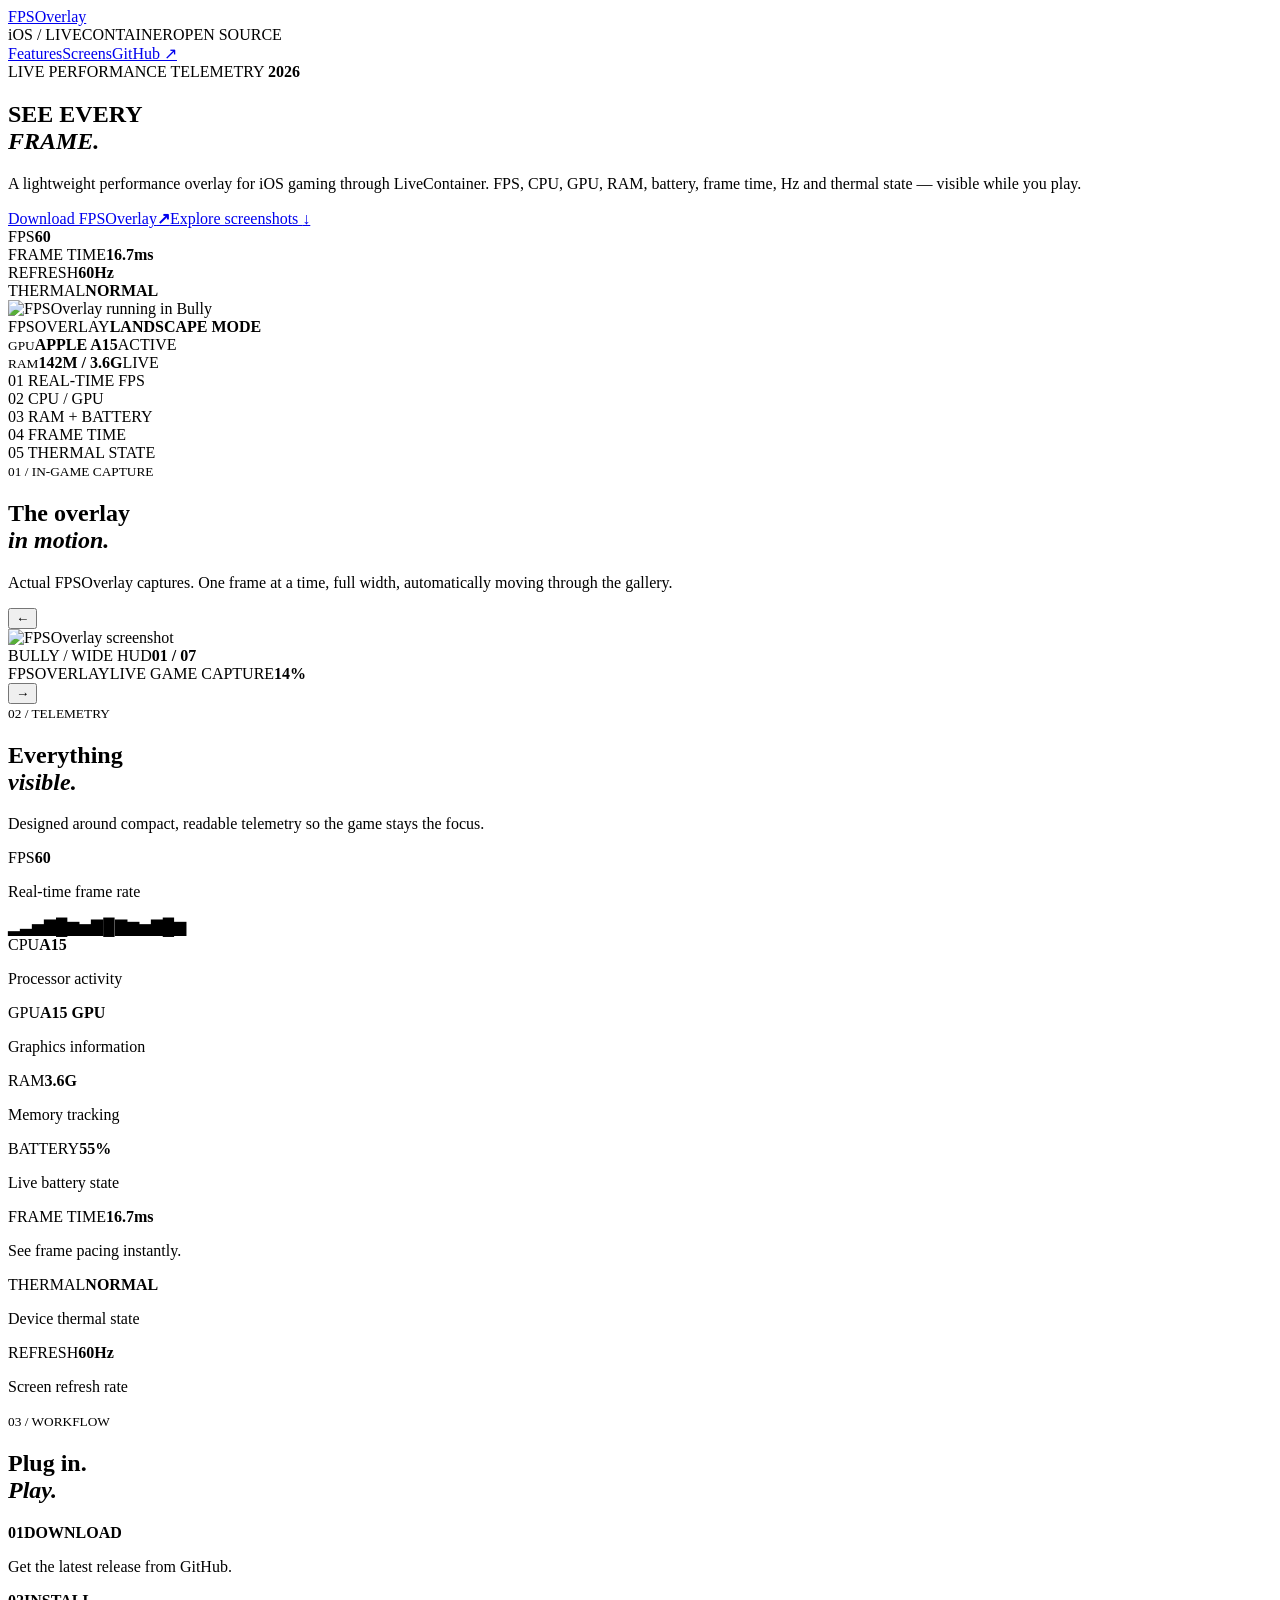
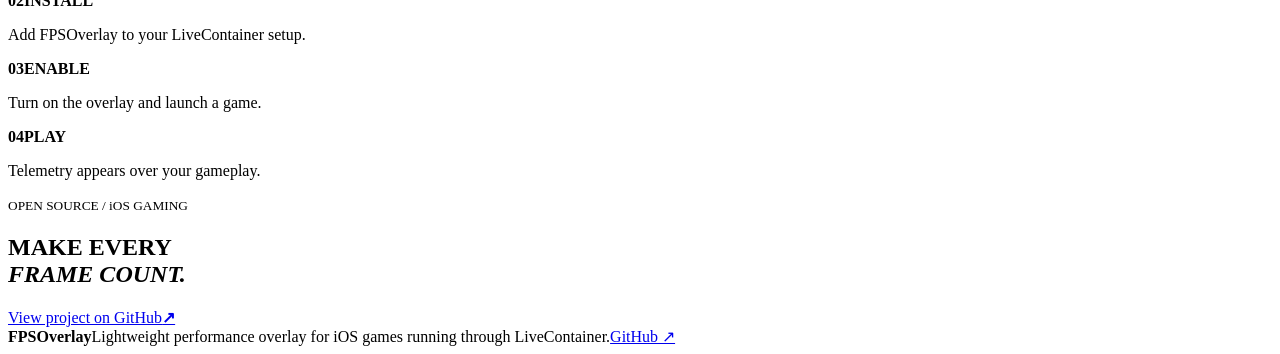
==== docs/index.html @ 2e6ea466 "Create index.html" ====
<!doctype html>
<html lang="en">
<head>
<meta charset="utf-8"><meta name="viewport" content="width=device-width,initial-scale=1">
<title>FPSOverlay — Performance, at a glance.</title>
<meta name="description" content="FPSOverlay is a lightweight performance overlay for iOS games running through LiveContainer.">
<link rel="preconnect" href="https://fonts.googleapis.com"><link rel="preconnect" href="https://fonts.gstatic.com" crossorigin>
<link href="https://fonts.googleapis.com/css2?family=DM+Mono:wght@400;500&family=Inter:wght@400;500;600;700;800&family=Space+Grotesk:wght@500;600;700&display=swap" rel="stylesheet">
<link rel="stylesheet" href="style.css">
</head>
<body>
<div class="noise"></div><div class="mouse-glow" aria-hidden="true"></div><div class="ambient a1"></div><div class="ambient a2"></div>
<header class="nav"><a class="brand" href="#top"><span class="dot"></span>FPSOverlay</a><div class="nav-mid"><span>iOS / LIVECONTAINER</span><i></i><span>OPEN SOURCE</span></div><nav><a href="#features">Features</a><a href="#screens">Screens</a><a href="https://github.com/fazilprogrmr-svg/FPSOverlay-LiveContainer" target="_blank">GitHub ↗</a></nav></header>
<main id="top">
<section class="hero">
 <div class="hero-left">
  <div class="kicker"><span class="pulse"></span> LIVE PERFORMANCE TELEMETRY <b>2026</b></div>
  <h1>SEE EVERY<br><em>FRAME.</em></h1>
  <p class="lead">A lightweight performance overlay for iOS gaming through LiveContainer. FPS, CPU, GPU, RAM, battery, frame time, Hz and thermal state — visible while you play.</p>
  <div class="hero-actions"><a class="btn primary" href="https://github.com/fazilprogrmr-svg/FPSOverlay-LiveContainer/releases" target="_blank"><span>Download FPSOverlay</span><b>↗</b></a><a class="btn ghost" href="#screens">Explore screenshots <b>↓</b></a></div>
  <div class="micro-stats"><div><span>FPS</span><strong id="liveFps">60</strong></div><div><span>FRAME TIME</span><strong id="liveFt">16.7ms</strong></div><div><span>REFRESH</span><strong>60Hz</strong></div><div><span>THERMAL</span><strong class="ok">NORMAL</strong></div></div>
 </div>
 <div class="hero-right">
   <div class="device-shadow"></div>
   <div class="game-device">
    <div class="metal-edge"><div class="screen"><img id="heroScreen" src="assets/bully-wide.jpeg" alt="FPSOverlay running in Bully"><div class="glass"></div><div class="screen-scan"></div></div></div>
    <div class="side-label"><span>FPSOVERLAY</span><b>LANDSCAPE MODE</b></div>
   </div>
   <div class="float-card c1"><small>GPU</small><b>APPLE A15</b><span>ACTIVE</span></div>
   <div class="float-card c2"><small>RAM</small><b>142M / 3.6G</b><span>LIVE</span></div>
   <div class="orbit o1"></div><div class="orbit o2"></div>
 </div>
</section>
<section class="ticker"><div><span>01</span> REAL-TIME FPS</div><div><span>02</span> CPU / GPU</div><div><span>03</span> RAM + BATTERY</div><div><span>04</span> FRAME TIME</div><div><span>05</span> THERMAL STATE</div></section>
<section class="screens" id="screens">
 <div class="section-head"><div><small>01 / IN-GAME CAPTURE</small><h2>The overlay<br><em>in motion.</em></h2></div><p>Actual FPSOverlay captures. One frame at a time, full width, automatically moving through the gallery.</p></div>
 <div class="showcase">
  <button class="slide-btn prev" id="prev" aria-label="Previous screenshot">←</button>
  <div class="screen-stage"><div class="stage-glow"></div><img id="sliderImage" src="assets/bully-wide.jpeg" alt="FPSOverlay screenshot"><div class="stage-top"><span id="slideTitle">BULLY / WIDE HUD</span><b id="slideCount">01 / 07</b></div><div class="stage-bottom"><span>FPSOVERLAY</span><i></i><span>LIVE GAME CAPTURE</span><b id="progressText">14%</b></div><div class="progress"><span id="progressBar"></span></div></div>
  <button class="slide-btn next" id="next" aria-label="Next screenshot">→</button>
 </div>
 <div class="thumbs" id="thumbs"></div>
</section>
<section class="features" id="features">
 <div class="section-head feature-head"><div><small>02 / TELEMETRY</small><h2>Everything<br><em>visible.</em></h2></div><p>Designed around compact, readable telemetry so the game stays the focus.</p></div>
 <div class="bento"><article class="big"><span>FPS</span><strong>60</strong><p>Real-time frame rate</p><div class="spark">▂▃▅▇█▆▅▇█▇▆▅▇█▆</div></article><article><span>CPU</span><strong>A15</strong><p>Processor activity</p></article><article><span>GPU</span><strong>A15 GPU</strong><p>Graphics information</p></article><article><span>RAM</span><strong>3.6G</strong><p>Memory tracking</p></article><article><span>BATTERY</span><strong>55%</strong><p>Live battery state</p></article><article class="wide"><span>FRAME TIME</span><strong>16.7ms</strong><p>See frame pacing instantly.</p><div class="bars"><i></i><i></i><i></i><i></i><i></i><i></i><i></i><i></i><i></i><i></i><i></i><i></i></div></article><article><span>THERMAL</span><strong class="ok">NORMAL</strong><p>Device thermal state</p></article><article><span>REFRESH</span><strong>60Hz</strong><p>Screen refresh rate</p></article></div>
</section>
<section class="install" id="install"><div><small>03 / WORKFLOW</small><h2>Plug in.<br><em>Play.</em></h2></div><div class="steps"><article><b>01</b><strong>DOWNLOAD</strong><p>Get the latest release from GitHub.</p></article><article><b>02</b><strong>INSTALL</strong><p>Add FPSOverlay to your LiveContainer setup.</p></article><article><b>03</b><strong>ENABLE</strong><p>Turn on the overlay and launch a game.</p></article><article><b>04</b><strong>PLAY</strong><p>Telemetry appears over your gameplay.</p></article></div></section>
<section class="cta"><div class="cta-grid"></div><small>OPEN SOURCE / iOS GAMING</small><h2>MAKE EVERY<br><em>FRAME COUNT.</em></h2><a class="btn primary" href="https://github.com/fazilprogrmr-svg/FPSOverlay-LiveContainer" target="_blank"><span>View project on GitHub</span><b>↗</b></a></section>
</main>
<footer><b>FPSOverlay</b><span>Lightweight performance overlay for iOS games running through LiveContainer.</span><a href="https://github.com/fazilprogrmr-svg/FPSOverlay-LiveContainer" target="_blank">GitHub ↗</a></footer>
<script src="script.js"></script>
</body></html>
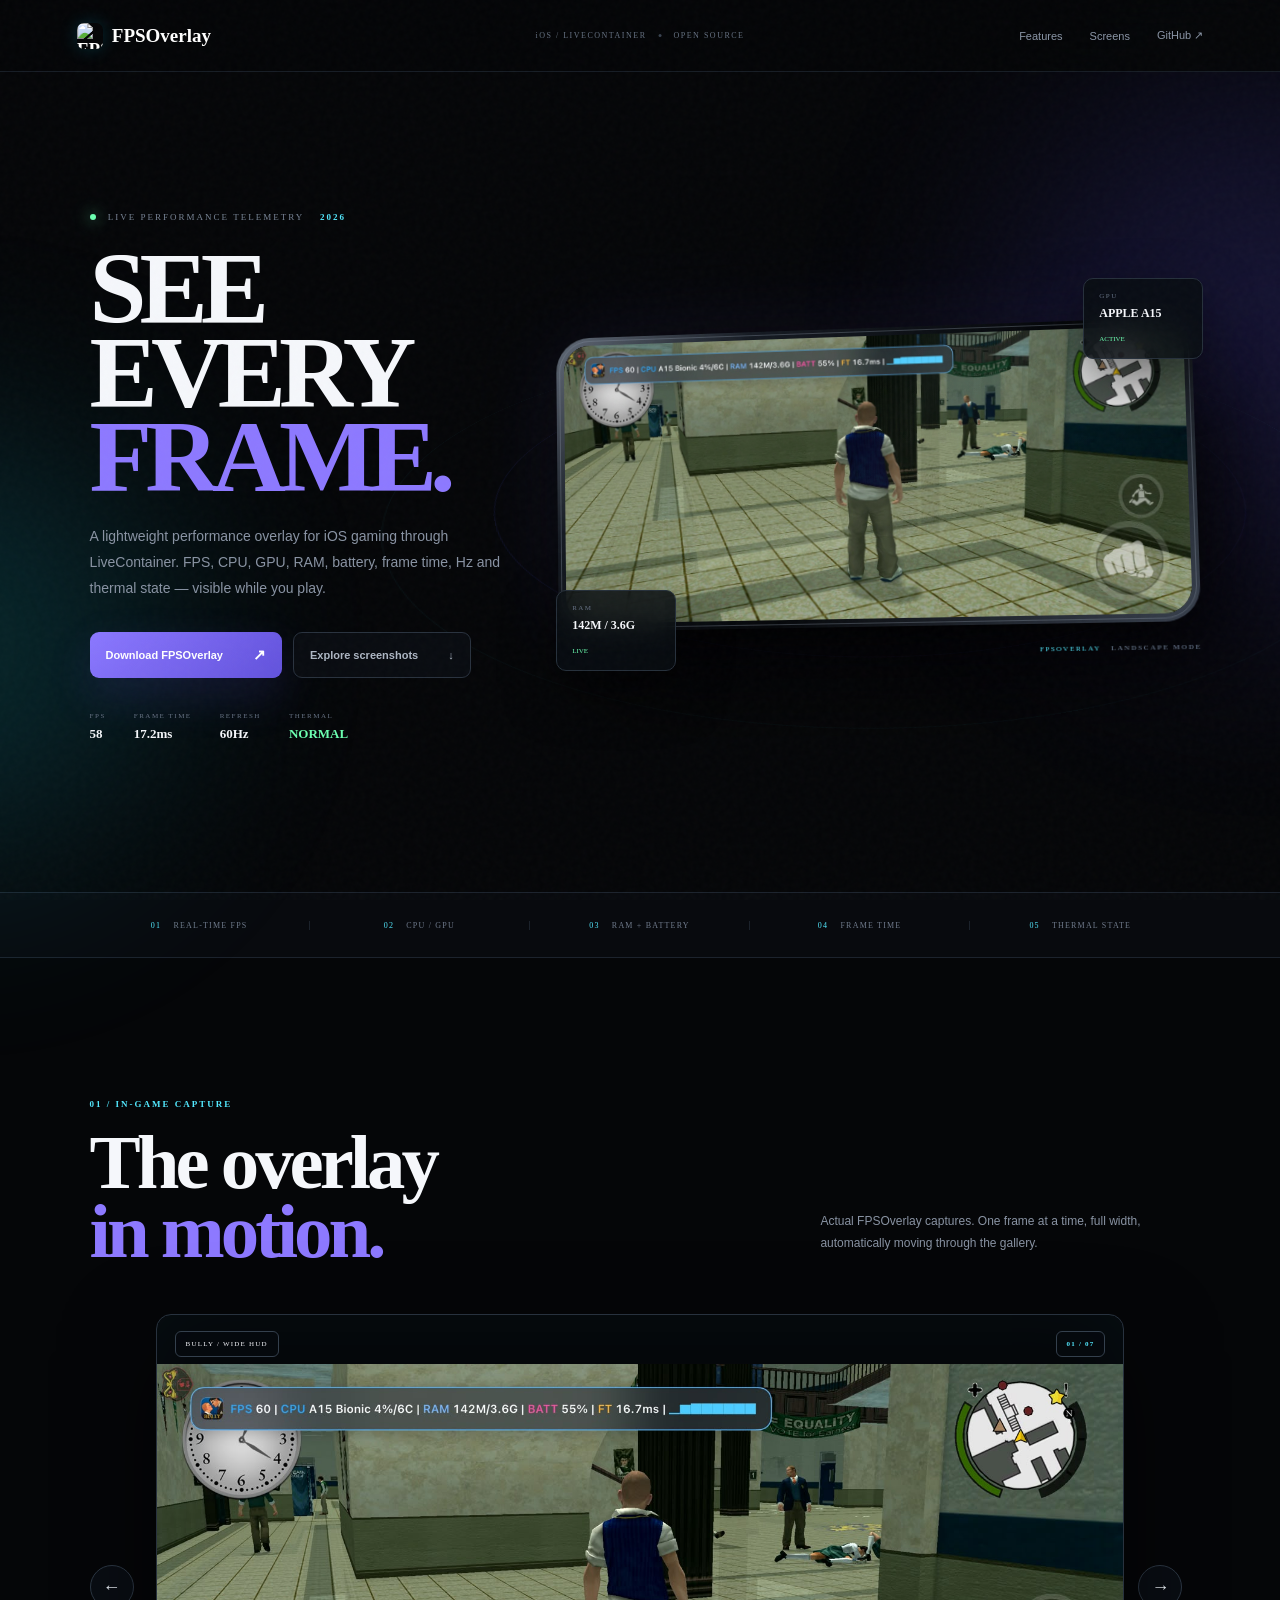
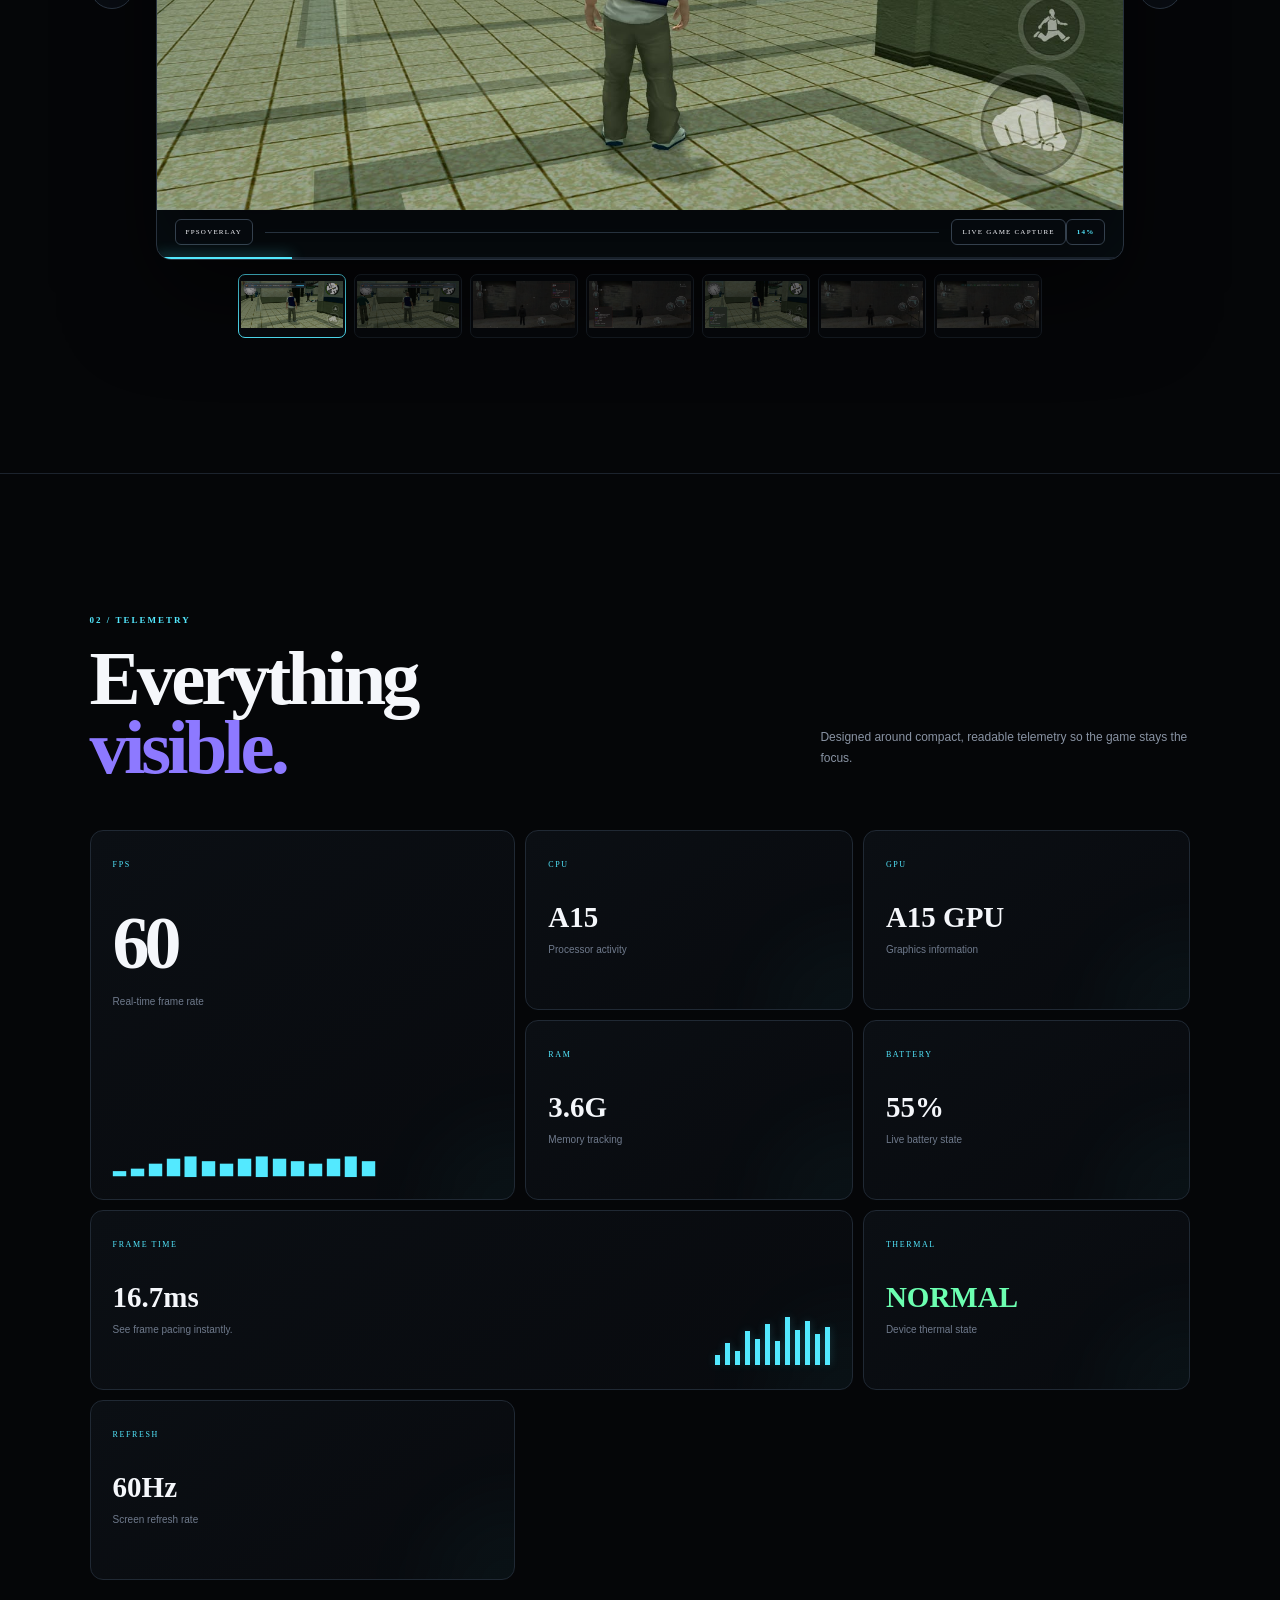
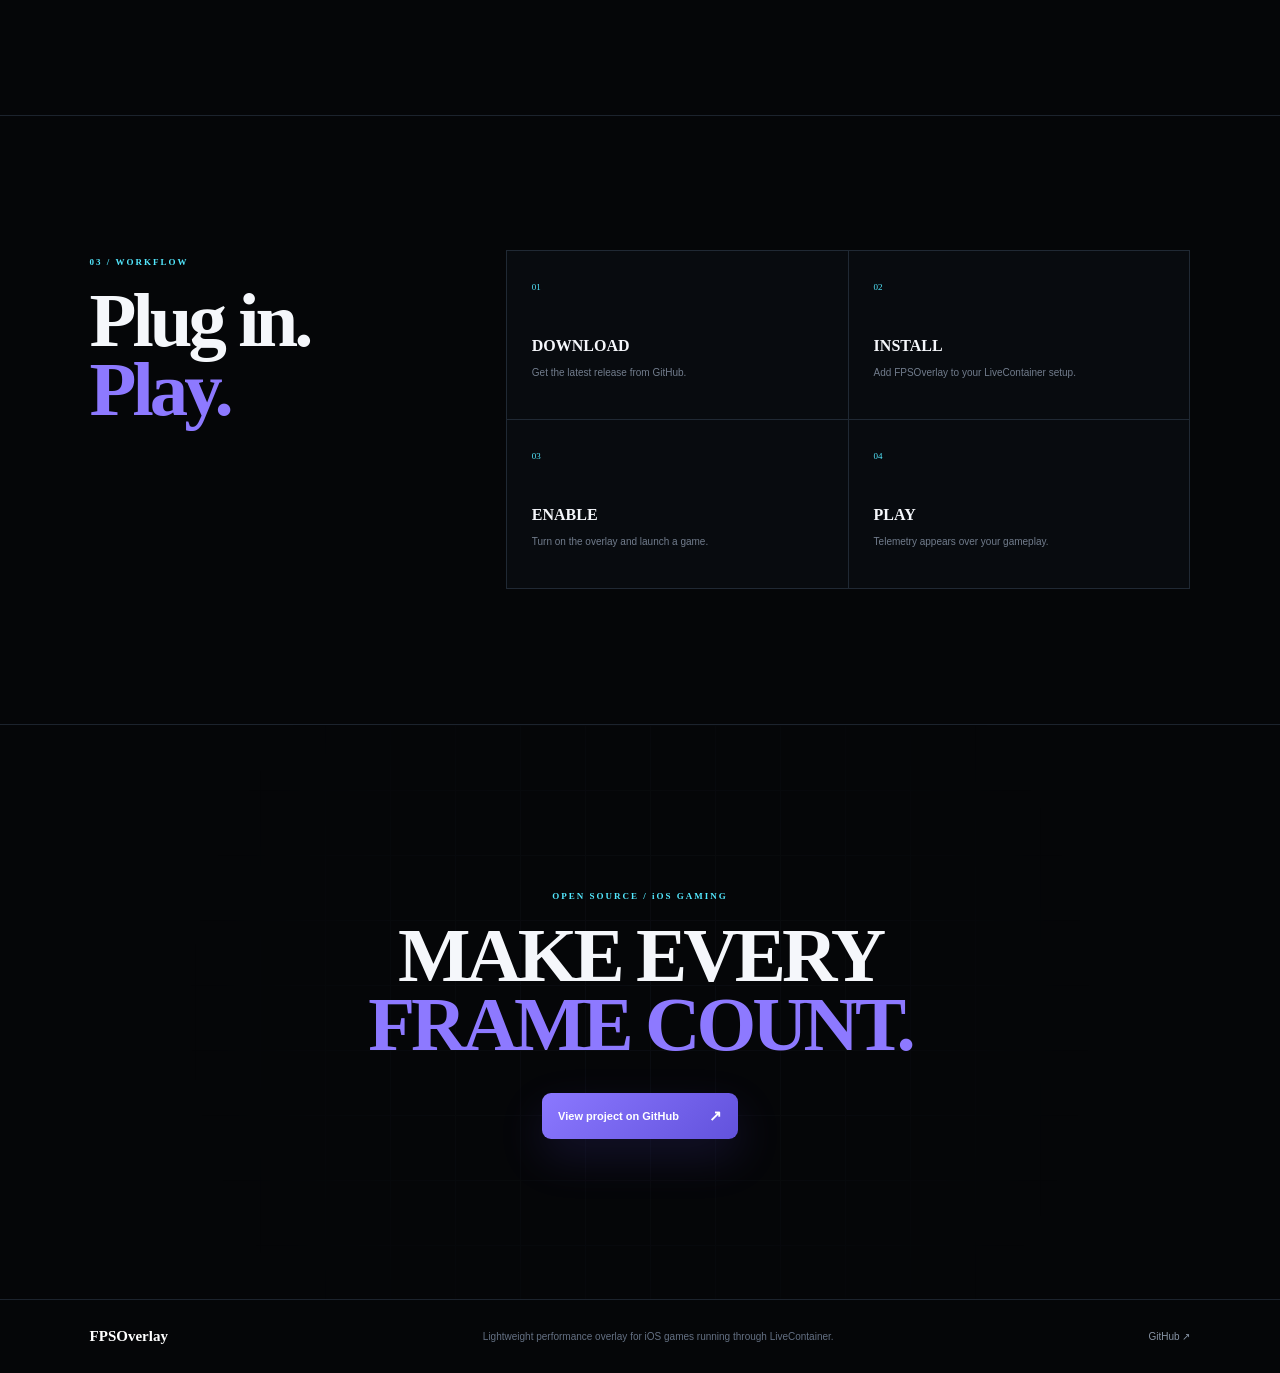
==== commit 2bce8bbf: "Add files via upload" ====
--- a/docs/index.html
+++ b/docs/index.html
@@ -2,7 +2,11 @@
 <html lang="en">
 <head>
 <meta charset="utf-8"><meta name="viewport" content="width=device-width,initial-scale=1">
-<title>FPSOverlay — Performance, at a glance.</title>
+<title>FPSOverlay — Real-time performance for iOS games</title>
+<meta name="theme-color" content="#05070b">
+<link rel="icon" type="image/png" sizes="32x32" href="assets/favicon-32.png">
+<link rel="icon" type="image/png" sizes="64x64" href="assets/favicon-64.png">
+<link rel="apple-touch-icon" href="assets/apple-touch-icon.png">
 <meta name="description" content="FPSOverlay is a lightweight performance overlay for iOS games running through LiveContainer.">
 <link rel="preconnect" href="https://fonts.googleapis.com"><link rel="preconnect" href="https://fonts.gstatic.com" crossorigin>
 <link href="https://fonts.googleapis.com/css2?family=DM+Mono:wght@400;500&family=Inter:wght@400;500;600;700;800&family=Space+Grotesk:wght@500;600;700&display=swap" rel="stylesheet">
@@ -10,14 +14,14 @@
 </head>
 <body>
 <div class="noise"></div><div class="mouse-glow" aria-hidden="true"></div><div class="ambient a1"></div><div class="ambient a2"></div>
-<header class="nav"><a class="brand" href="#top"><span class="dot"></span>FPSOverlay</a><div class="nav-mid"><span>iOS / LIVECONTAINER</span><i></i><span>OPEN SOURCE</span></div><nav><a href="#features">Features</a><a href="#screens">Screens</a><a href="https://github.com/fazilprogrmr-svg/FPSOverlay-LiveContainer" target="_blank">GitHub ↗</a></nav></header>
+<header class="nav"><a class="brand" href="#top"><img src="assets/fpsoverlay-logo.png" alt="FPSOverlay logo"> <span>FPSOverlay</span></a><div class="nav-mid"><span>iOS / LIVECONTAINER</span><i></i><span>OPEN SOURCE</span></div><nav><a href="#features">Features</a><a href="#screens">Screens</a><a href="https://github.com/fzfalcon/FPSOverlay" target="_blank">GitHub ↗</a></nav></header>
 <main id="top">
 <section class="hero">
  <div class="hero-left">
   <div class="kicker"><span class="pulse"></span> LIVE PERFORMANCE TELEMETRY <b>2026</b></div>
   <h1>SEE EVERY<br><em>FRAME.</em></h1>
   <p class="lead">A lightweight performance overlay for iOS gaming through LiveContainer. FPS, CPU, GPU, RAM, battery, frame time, Hz and thermal state — visible while you play.</p>
-  <div class="hero-actions"><a class="btn primary" href="https://github.com/fazilprogrmr-svg/FPSOverlay-LiveContainer/releases" target="_blank"><span>Download FPSOverlay</span><b>↗</b></a><a class="btn ghost" href="#screens">Explore screenshots <b>↓</b></a></div>
+  <div class="hero-actions"><a class="btn primary" href="https://github.com/fzfalcon/FPSOverlay/releases" target="_blank"><span>Download FPSOverlay</span><b>↗</b></a><a class="btn ghost" href="#screens">Explore screenshots <b>↓</b></a></div>
   <div class="micro-stats"><div><span>FPS</span><strong id="liveFps">60</strong></div><div><span>FRAME TIME</span><strong id="liveFt">16.7ms</strong></div><div><span>REFRESH</span><strong>60Hz</strong></div><div><span>THERMAL</span><strong class="ok">NORMAL</strong></div></div>
  </div>
  <div class="hero-right">
@@ -46,8 +50,8 @@
  <div class="bento"><article class="big"><span>FPS</span><strong>60</strong><p>Real-time frame rate</p><div class="spark">▂▃▅▇█▆▅▇█▇▆▅▇█▆</div></article><article><span>CPU</span><strong>A15</strong><p>Processor activity</p></article><article><span>GPU</span><strong>A15 GPU</strong><p>Graphics information</p></article><article><span>RAM</span><strong>3.6G</strong><p>Memory tracking</p></article><article><span>BATTERY</span><strong>55%</strong><p>Live battery state</p></article><article class="wide"><span>FRAME TIME</span><strong>16.7ms</strong><p>See frame pacing instantly.</p><div class="bars"><i></i><i></i><i></i><i></i><i></i><i></i><i></i><i></i><i></i><i></i><i></i><i></i></div></article><article><span>THERMAL</span><strong class="ok">NORMAL</strong><p>Device thermal state</p></article><article><span>REFRESH</span><strong>60Hz</strong><p>Screen refresh rate</p></article></div>
 </section>
 <section class="install" id="install"><div><small>03 / WORKFLOW</small><h2>Plug in.<br><em>Play.</em></h2></div><div class="steps"><article><b>01</b><strong>DOWNLOAD</strong><p>Get the latest release from GitHub.</p></article><article><b>02</b><strong>INSTALL</strong><p>Add FPSOverlay to your LiveContainer setup.</p></article><article><b>03</b><strong>ENABLE</strong><p>Turn on the overlay and launch a game.</p></article><article><b>04</b><strong>PLAY</strong><p>Telemetry appears over your gameplay.</p></article></div></section>
-<section class="cta"><div class="cta-grid"></div><small>OPEN SOURCE / iOS GAMING</small><h2>MAKE EVERY<br><em>FRAME COUNT.</em></h2><a class="btn primary" href="https://github.com/fazilprogrmr-svg/FPSOverlay-LiveContainer" target="_blank"><span>View project on GitHub</span><b>↗</b></a></section>
+<section class="cta"><div class="cta-grid"></div><small>OPEN SOURCE / iOS GAMING</small><h2>MAKE EVERY<br><em>FRAME COUNT.</em></h2><a class="btn primary" href="https://github.com/fzfalcon/FPSOverlay" target="_blank"><span>View project on GitHub</span><b>↗</b></a></section>
 </main>
-<footer><b>FPSOverlay</b><span>Lightweight performance overlay for iOS games running through LiveContainer.</span><a href="https://github.com/fazilprogrmr-svg/FPSOverlay-LiveContainer" target="_blank">GitHub ↗</a></footer>
+<footer><b>FPSOverlay</b><span>Lightweight performance overlay for iOS games running through LiveContainer.</span><a href="https://github.com/fzfalcon/FPSOverlay" target="_blank">GitHub ↗</a></footer>
 <script src="script.js"></script>
 </body></html>
--- a/docs/style.css
+++ b/docs/style.css
@@ -0,0 +1,10 @@
+:root{--bg:#050608;--panel:#0b0e13;--line:#1c232d;--text:#f5f7fb;--muted:#8993a3;--cyan:#53e9ff;--violet:#8d79ff;--green:#6cffb1}*{box-sizing:border-box}html{scroll-behavior:smooth}body{margin:0;background:var(--bg);color:var(--text);font-family:Inter,Arial,sans-serif;overflow-x:hidden}.mouse-glow{position:fixed;left:0;top:0;width:420px;height:420px;border-radius:50%;pointer-events:none;z-index:1;opacity:0;transform:translate3d(-50%,-50%,0);background:radial-gradient(circle,rgba(83,233,255,.13) 0%,rgba(117,91,255,.07) 28%,rgba(83,233,255,.025) 48%,transparent 72%);filter:blur(18px);mix-blend-mode:screen;transition:opacity .35s ease;will-change:transform}.mouse-glow.active{opacity:1}.noise{position:fixed;inset:0;z-index:50;pointer-events:none;opacity:.035;background-image:url("data:image/svg+xml,%3Csvg viewBox='0 0 180 180' xmlns='http://www.w3.org/2000/svg'%3E%3Cfilter id='n'%3E%3CfeTurbulence type='fractalNoise' baseFrequency='.9' numOctaves='3' stitchTiles='stitch'/%3E%3C/filter%3E%3Crect width='100%25' height='100%25' filter='url(%23n)' opacity='.7'/%3E%3C/svg%3E")}.ambient{position:fixed;border-radius:50%;filter:blur(120px);pointer-events:none;opacity:.18}.a1{width:520px;height:520px;background:#6355ff;top:10%;right:-250px}.a2{width:420px;height:420px;background:#16cfe5;bottom:5%;left:-260px}.nav{height:72px;position:sticky;top:0;z-index:30;display:flex;align-items:center;justify-content:space-between;padding:0 6%;border-bottom:1px solid #171d25;background:#050608d9;backdrop-filter:blur(22px)}.brand{font:700 19px "Space Grotesk";color:#fff;text-decoration:none}.dot{display:inline-block;width:7px;height:7px;background:var(--cyan);border-radius:50%;box-shadow:0 0 16px var(--cyan);margin-right:10px}.nav-mid{position:absolute;left:50%;transform:translateX(-50%);display:flex;align-items:center;gap:12px;font:500 8px "DM Mono";letter-spacing:1.5px;color:#657183}.nav-mid i{width:3px;height:3px;background:#384250;border-radius:50%}nav{display:flex;gap:27px;align-items:center}nav a{color:#8b96a7;text-decoration:none;font-size:11px}nav a:hover{color:#fff}.hero{min-height:820px;padding:80px 7% 90px;display:grid;grid-template-columns:.8fr 1.2fr;gap:3%;align-items:center;position:relative}.hero-left{position:relative;z-index:3}.kicker{font:500 9px "DM Mono";letter-spacing:2px;color:#788495}.kicker .pulse{display:inline-block;width:6px;height:6px;border-radius:50%;background:var(--green);box-shadow:0 0 16px var(--green);margin-right:8px}.kicker b{color:var(--cyan);margin-left:12px}.hero h1{font:700 clamp(65px,8vw,118px)/.82 "Space Grotesk";letter-spacing:-7px;margin:25px 0}.hero h1 em,.section-head h2 em,.feature-head h2 em,.install h2 em,.cta h2 em{font-style:normal;color:var(--violet)}.lead{max-width:530px;color:var(--muted);font-size:14px;line-height:1.85}.hero-actions{display:flex;gap:11px;margin:30px 0 34px}.btn{display:inline-flex;align-items:center;justify-content:space-between;gap:30px;padding:14px 16px;border-radius:9px;text-decoration:none;font-size:11px;font-weight:700}.btn.primary{color:#fff;background:linear-gradient(135deg,#8b78ff,#6252dc);box-shadow:0 18px 45px #6e5aff25}.btn.primary b{font-size:15px}.btn.ghost{border:1px solid #29323e;color:#aeb7c4;background:#090c11}.btn:hover{transform:translateY(-2px)}.micro-stats{display:flex;gap:28px}.micro-stats div{display:grid;gap:6px}.micro-stats span{font:500 7px "DM Mono";color:#667284;letter-spacing:1.5px}.micro-stats strong{font:600 13px "DM Mono"}.ok{color:var(--green)!important}.hero-right{min-height:570px;position:relative;display:flex;align-items:center;justify-content:center;perspective:1400px}.game-device{width:min(960px,100%);aspect-ratio:1616/755;position:relative;transform:rotateY(-5deg) rotateX(3deg) rotateZ(-1.5deg);transform-style:preserve-3d;transition:transform .5s cubic-bezier(.2,.8,.2,1);z-index:3}.hero-right:hover .game-device{transform:rotateY(-1deg) rotateX(1deg) rotateZ(-1deg) translateY(-5px)}.metal-edge{position:absolute;inset:0;padding:8px;border-radius:35px;background:linear-gradient(135deg,#626b78,#151a22 22%,#05070a 55%,#38404d);box-shadow:35px 50px 100px #000,0 0 100px #7765ff18}.metal-edge:after{content:"";position:absolute;inset:3px;border:1px solid #8e98a755;border-radius:32px;pointer-events:none}.screen{width:100%;height:100%;border-radius:27px;overflow:hidden;background:#030405;position:relative;box-shadow:inset 0 0 0 5px #080a0d,inset 0 0 0 6px #10141a}.screen img{width:100%;height:100%;display:block;object-fit:cover;background:#05070a;transition:opacity .35s,transform .55s cubic-bezier(.2,.8,.2,1);transform:scale(1)}.screen img.changing{opacity:0;transform:scale(1.012)}.glass{position:absolute;inset:0;background:linear-gradient(118deg,#fff0 15%,#fff0 42%,#ffffff0c 52%,#fff0 66%),radial-gradient(circle at 75% 0,#54e9ff0b,transparent 35%);mix-blend-mode:screen;pointer-events:none}.screen-scan{position:absolute;inset:0;pointer-events:none;background:linear-gradient(115deg,transparent 25%,#ffffff08 43%,transparent 55%);transform:translateX(-120%);animation:screenSweep 6s ease-in-out infinite;mix-blend-mode:screen}@keyframes screenSweep{0%,35%{transform:translateX(-120%)}65%,100%{transform:translateX(120%)}}.side-label{position:absolute;right:0;bottom:-29px;display:flex;gap:10px;font:500 7px "DM Mono";letter-spacing:1.5px;color:#536072}.side-label span{color:var(--cyan)}.float-card{position:absolute;z-index:5;padding:13px 15px;min-width:120px;background:#090d12d9;border:1px solid #26303b;border-radius:10px;backdrop-filter:blur(14px);box-shadow:0 20px 50px #0008}.float-card small{display:block;font:500 7px "DM Mono";letter-spacing:1.5px;color:#657184}.float-card b{display:block;font:600 12px "DM Mono";margin:6px 0}.float-card span{font:500 7px "DM Mono";color:var(--green)}.c1{right:-2%;top:15%}.c2{left:1%;bottom:16%}.orbit{position:absolute;border:1px solid #5863ff18;border-radius:50%;transform:rotateX(68deg) rotateZ(-18deg)}.o1{width:730px;height:730px}.o2{width:930px;height:930px;border-color:#53e9ff0b}.ticker{border-top:1px solid var(--line);border-bottom:1px solid var(--line);height:66px;display:grid;grid-template-columns:repeat(5,1fr);align-items:center;padding:0 7%;background:#080a0e}.ticker div{font:500 8px "DM Mono";letter-spacing:1.2px;color:#707b8c;text-align:center;border-right:1px solid #1b222b}.ticker div:last-child{border:0}.ticker span{color:var(--cyan);margin-right:9px}.screens,.features,.install,.cta{padding:135px 7%;border-bottom:1px solid var(--line)}.section-head{display:flex;justify-content:space-between;align-items:end;margin-bottom:48px}.section-head small,.screens small,.features small,.install small,.cta small{font:600 9px "DM Mono";letter-spacing:2px;color:var(--cyan)}.section-head h2,.feature-head h2,.install h2,.cta h2{font:700 clamp(50px,6vw,82px)/.9 "Space Grotesk";letter-spacing:-4px;margin:17px 0 0}.section-head p{max-width:370px;color:var(--muted);font-size:12px;line-height:1.8}.showcase{display:grid;grid-template-columns:52px 1fr 52px;gap:14px;align-items:center}.screen-stage{position:relative;overflow:hidden;border:1px solid #28323e;border-radius:15px;background:#05070a;box-shadow:0 35px 90px #0008}.screen-stage>img{display:block;width:100%;aspect-ratio:16/9;object-fit:contain;transition:opacity .22s,transform .45s}.stage-glow{position:absolute;inset:0;box-shadow:inset 0 0 80px #53e9ff09;pointer-events:none;z-index:2}.stage-top,.stage-bottom{position:absolute;left:18px;right:18px;display:flex;justify-content:space-between;align-items:center;z-index:4;font:500 7px "DM Mono";letter-spacing:1.2px}.stage-top{top:16px}.stage-bottom{bottom:14px}.stage-top span,.stage-top b,.stage-bottom span,.stage-bottom b{padding:8px 10px;border:1px solid #34404d;background:#060a0edb;border-radius:6px}.stage-top b,.stage-bottom b{color:var(--cyan)}.stage-bottom i{height:1px;background:#26323e;flex:1;margin:0 12px}.progress{position:absolute;bottom:0;left:0;right:0;height:2px;background:#18202a;z-index:5}.progress span{display:block;height:100%;width:14%;background:var(--cyan);box-shadow:0 0 14px var(--cyan);transition:.35s}.slide-btn{width:44px;height:44px;border-radius:50%;border:1px solid #2c3744;background:#090d13;color:#eaf0f6;font-size:18px;cursor:pointer}.slide-btn:hover{color:var(--cyan);border-color:var(--cyan);box-shadow:0 0 25px #53e9ff16}.thumbs{display:flex;justify-content:center;gap:8px;margin-top:14px}.thumb{width:108px;aspect-ratio:16/9;padding:2px;background:#080b0f;border:1px solid #28323e;border-radius:7px;opacity:.42;cursor:pointer}.thumb:hover,.thumb.active{opacity:1;border-color:var(--cyan)}.thumb img{width:100%;height:100%;object-fit:contain}.bento{display:grid;grid-template-columns:1.3fr 1fr 1fr;grid-auto-rows:180px;gap:10px}.bento article{padding:22px;border:1px solid #202934;border-radius:13px;background:linear-gradient(145deg,#0b0f14,#080a0e);position:relative;overflow:hidden}.bento article:after{content:"";position:absolute;width:180px;height:180px;border-radius:50%;background:#53e9ff08;filter:blur(35px);right:-90px;bottom:-100px}.bento span{font:500 8px "DM Mono";letter-spacing:1.6px;color:var(--cyan)}.bento strong{display:block;font:600 29px "Space Grotesk";margin-top:30px}.bento p{font-size:10px;color:#6f7a8c}.bento .big{grid-row:span 2}.bento .big strong{font-size:74px;letter-spacing:-5px}.spark{position:absolute;left:22px;right:22px;bottom:22px;color:var(--cyan);letter-spacing:5px;font-size:17px}.bento .wide{grid-column:span 2}.bars{display:flex;align-items:end;gap:5px;position:absolute;right:22px;bottom:24px;height:48px}.bars i{display:block;width:5px;height:20%;background:#53e9ff;box-shadow:0 0 10px #53e9ff33}.bars i:nth-child(2){height:45%}.bars i:nth-child(3){height:30%}.bars i:nth-child(4){height:70%}.bars i:nth-child(5){height:55%}.bars i:nth-child(6){height:85%}.bars i:nth-child(7){height:50%}.bars i:nth-child(8){height:100%}.bars i:nth-child(9){height:72%}.bars i:nth-child(10){height:92%}.bars i:nth-child(11){height:65%}.bars i:nth-child(12){height:80%}.install{display:grid;grid-template-columns:.65fr 1.35fr;gap:8%}.steps{display:grid;grid-template-columns:1fr 1fr}.steps article{padding:25px;border:1px solid #202934;margin:-1px 0 0 -1px;min-height:170px;background:#080b0f}.steps b{font:500 9px "DM Mono";color:var(--cyan)}.steps strong{display:block;font:600 16px "Space Grotesk";margin-top:43px}.steps p{font-size:10px;line-height:1.6;color:#717c8c}.cta{text-align:center;position:relative;overflow:hidden;padding-top:160px;padding-bottom:160px}.cta-grid{position:absolute;inset:0;background-image:linear-gradient(#202632 1px,transparent 1px),linear-gradient(90deg,#202632 1px,transparent 1px);background-size:65px 65px;mask-image:radial-gradient(circle at center,#000,transparent 65%);opacity:.25}.cta h2{position:relative;margin:18px 0 34px}.cta small,.cta .btn{position:relative}footer{display:flex;align-items:center;justify-content:space-between;padding:28px 7%;font-size:10px;color:#647083}footer b{color:#fff;font:700 15px "Space Grotesk"}footer a{color:#8894a5;text-decoration:none}footer span{max-width:430px}@media(max-width:1000px){.nav-mid{display:none}.hero{grid-template-columns:1fr}.hero-right{margin-top:35px}.c1{right:0}.c2{left:0}.bento{grid-template-columns:1fr 1fr}.bento .big{grid-row:span 2}.bento .wide{grid-column:span 2}.install{grid-template-columns:1fr}.steps{margin-top:50px}}@media(max-width:650px){.nav{padding:0 5%}.nav nav a:not(:last-child){display:none}.hero,.screens,.features,.install,.cta{padding-left:5%;padding-right:5%}.hero h1{font-size:64px;letter-spacing:-5px}.micro-stats{gap:15px;flex-wrap:wrap}.hero-actions{flex-wrap:wrap}.game-device{transform:none;aspect-ratio:1600/739}.float-card{display:none}.ticker{padding:0 5%;grid-template-columns:repeat(5,180px);overflow:auto}.ticker div{font-size:7px}.section-head{display:block}.section-head p{margin-top:25px}.showcase{grid-template-columns:35px 1fr 35px;gap:5px}.slide-btn{width:35px;height:35px}.stage-top,.stage-bottom{left:8px;right:8px}.stage-top span,.stage-top b,.stage-bottom span,.stage-bottom b{padding:6px;font-size:6px}.thumbs{overflow:auto;justify-content:flex-start;padding-bottom:4px}.thumb{min-width:82px}.bento{grid-template-columns:1fr}.bento .big,.bento .wide{grid-row:auto;grid-column:auto}.bento .big{min-height:220px}.steps{grid-template-columns:1fr}footer{display:block;padding:25px 5%}footer>*{display:block;margin:9px 0}.nav-mid{display:none}}
+
+@media (pointer:coarse){.mouse-glow{display:none}}
+
+/* FPSOverlay brand mark */
+.brand { display:flex; align-items:center; gap:9px; }
+.brand img { width:26px; height:26px; object-fit:cover; border-radius:7px; display:block; box-shadow:0 0 18px rgba(0,210,255,.18); }
+@media (max-width:640px){
+  .brand img { width:23px; height:23px; border-radius:6px; }
+}
